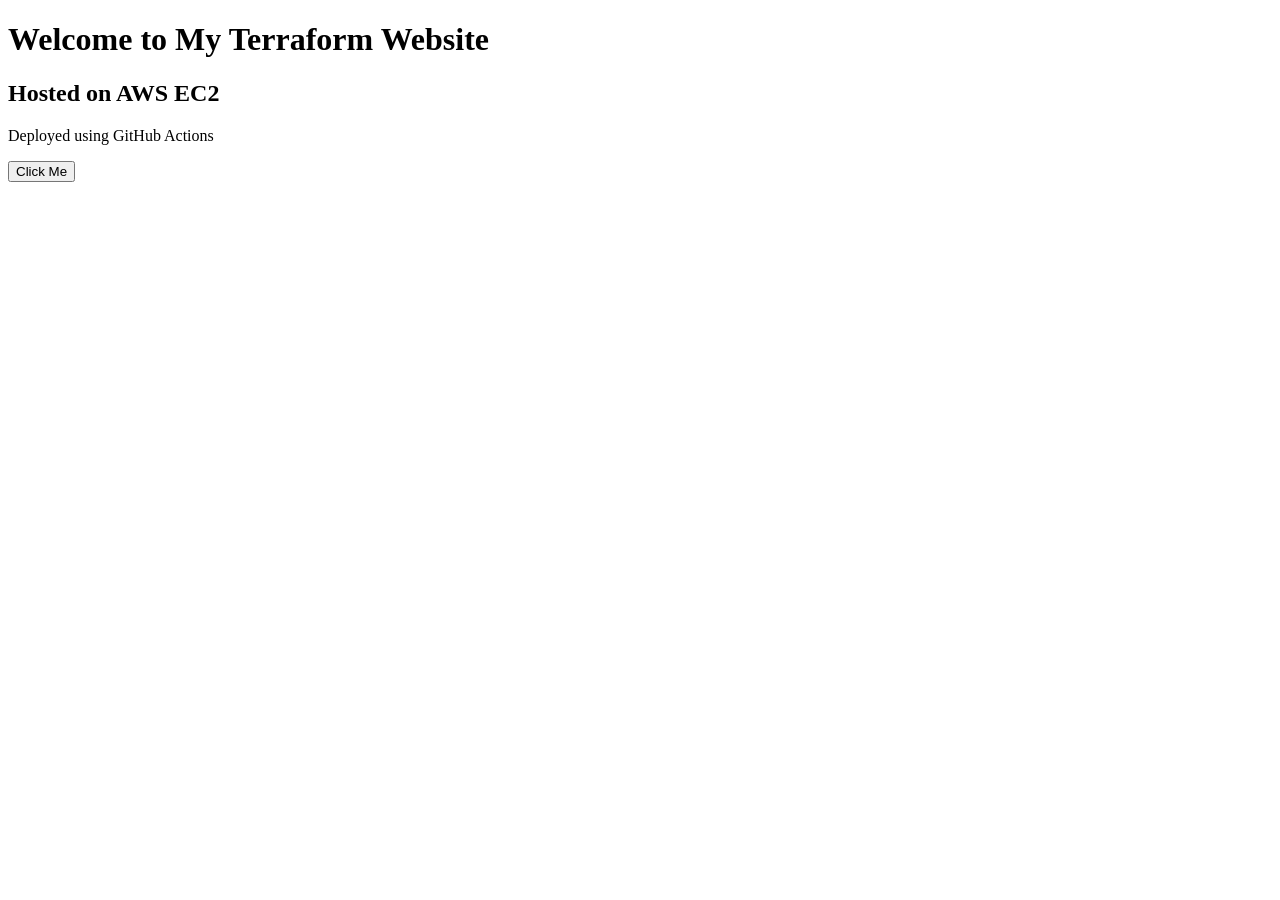
==== website/index.html @ 43387d25 "Create index.html" ====
<!DOCTYPE html>
<html lang="en">
<head>
    <meta charset="UTF-8">
    <meta name="viewport" content="width=device-width, initial-scale=1.0">
    <title>Terraform Website</title>
    <link rel="stylesheet" href="style.css">
</head>
<body>

<div class="container">
    <h1>Welcome to My Terraform Website</h1>
    <h2>Hosted on AWS EC2</h2>
    <p>Deployed using GitHub Actions</p>

    <button onclick="showMessage()">Click Me</button>

    <p id="msg"></p>
</div>

<script src="script.js"></script>

</body>
</html>
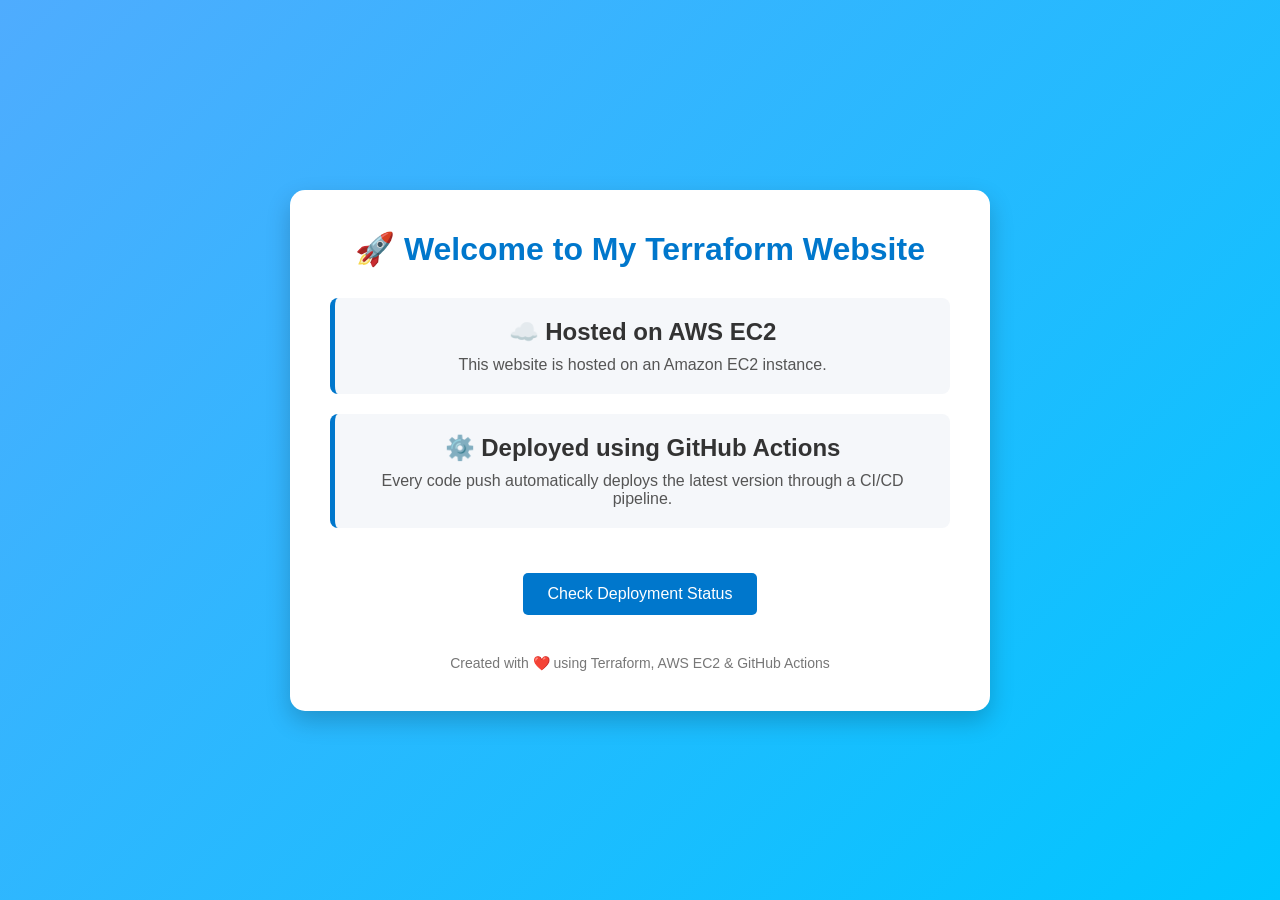
==== commit 7b4f297d: "Add website files" ====
--- a/website/index.html
+++ b/website/index.html
@@ -3,22 +3,34 @@
 <head>
     <meta charset="UTF-8">
     <meta name="viewport" content="width=device-width, initial-scale=1.0">
-    <title>Terraform Website</title>
+    <title>My Terraform Website</title>
     <link rel="stylesheet" href="style.css">
 </head>
 <body>
 
-<div class="container">
-    <h1>Welcome to My Terraform Website</h1>
-    <h2>Hosted on AWS EC2</h2>
-    <p>Deployed using GitHub Actions</p>
+    <div class="container">
+        <h1>🚀 Welcome to My Terraform Website</h1>
 
-    <button onclick="showMessage()">Click Me</button>
+        <div class="card">
+            <h2>☁️ Hosted on AWS EC2</h2>
+            <p>This website is hosted on an Amazon EC2 instance.</p>
+        </div>
 
-    <p id="msg"></p>
-</div>
+        <div class="card">
+            <h2>⚙️ Deployed using GitHub Actions</h2>
+            <p>Every code push automatically deploys the latest version through a CI/CD pipeline.</p>
+        </div>
 
-<script src="script.js"></script>
+        <button onclick="showMessage()">Check Deployment Status</button>
+
+        <p id="message"></p>
+
+        <footer>
+            <p>Created with ❤️ using Terraform, AWS EC2 & GitHub Actions</p>
+        </footer>
+    </div>
+
+    <script src="script.js"></script>
 
 </body>
 </html>
--- a/website/style.css
+++ b/website/style.css
@@ -0,0 +1,75 @@
+* {
+    margin: 0;
+    padding: 0;
+    box-sizing: border-box;
+}
+
+body {
+    font-family: Arial, Helvetica, sans-serif;
+    background: linear-gradient(135deg, #4facfe, #00c6ff);
+    display: flex;
+    justify-content: center;
+    align-items: center;
+    min-height: 100vh;
+}
+
+.container {
+    width: 90%;
+    max-width: 700px;
+    text-align: center;
+    background: white;
+    padding: 40px;
+    border-radius: 15px;
+    box-shadow: 0 10px 25px rgba(0,0,0,0.2);
+}
+
+h1 {
+    color: #0077cc;
+    margin-bottom: 30px;
+}
+
+.card {
+    background: #f5f7fa;
+    border-left: 5px solid #0077cc;
+    padding: 20px;
+    margin: 20px 0;
+    border-radius: 8px;
+}
+
+.card h2 {
+    color: #333;
+    margin-bottom: 10px;
+}
+
+.card p {
+    color: #555;
+}
+
+button {
+    margin-top: 25px;
+    padding: 12px 25px;
+    border: none;
+    border-radius: 5px;
+    background: #0077cc;
+    color: white;
+    font-size: 16px;
+    cursor: pointer;
+    transition: 0.3s;
+}
+
+button:hover {
+    background: #005fa3;
+}
+
+#message {
+    margin-top: 20px;
+    font-size: 18px;
+    color: green;
+    font-weight: bold;
+}
+
+footer {
+    margin-top: 40px;
+    color: #777;
+    font-size: 14px;
+}
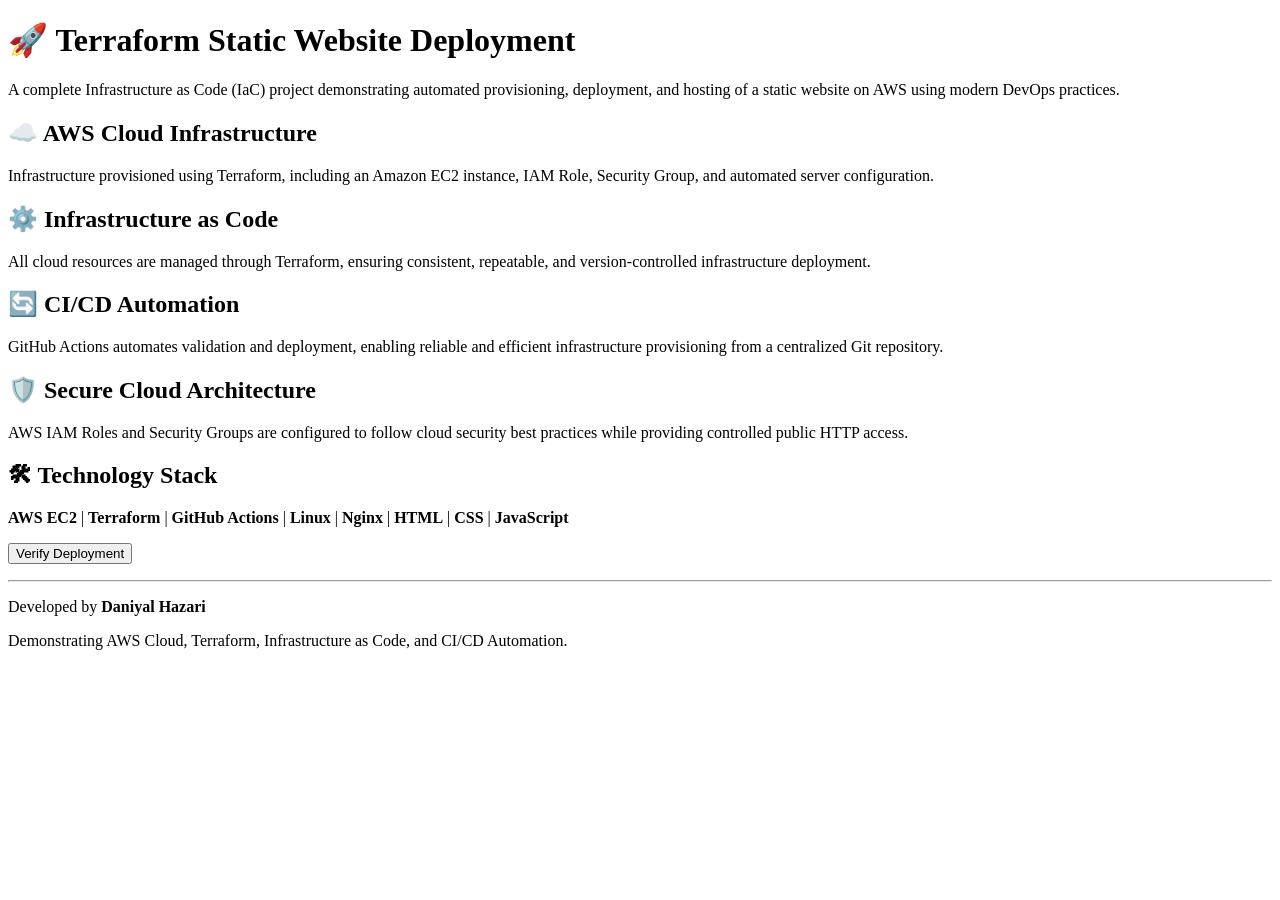
==== commit 7d5172d1: "Enhance website landing page" ====
--- a/website/index.html
+++ b/website/index.html
@@ -3,34 +3,101 @@
 <head>
     <meta charset="UTF-8">
     <meta name="viewport" content="width=device-width, initial-scale=1.0">
-    <title>My Terraform Website</title>
+    <title>Terraform Static Website Deployment</title>
     <link rel="stylesheet" href="style.css">
 </head>
 <body>
 
-    <div class="container">
-        <h1>🚀 Welcome to My Terraform Website</h1>
+<div class="container">
+
+    <div class="hero">
+        <h1>🚀 Terraform Static Website Deployment</h1>
+        <p>
+            A complete Infrastructure as Code (IaC) project demonstrating
+            automated provisioning, deployment, and hosting of a static website
+            on AWS using modern DevOps practices.
+        </p>
+    </div>
+
+    <div class="cards">
 
         <div class="card">
-            <h2>☁️ Hosted on AWS EC2</h2>
-            <p>This website is hosted on an Amazon EC2 instance.</p>
+            <h2>☁️ AWS Cloud Infrastructure</h2>
+            <p>
+                Infrastructure provisioned using Terraform, including an
+                Amazon EC2 instance, IAM Role, Security Group, and automated
+                server configuration.
+            </p>
         </div>
 
         <div class="card">
-            <h2>⚙️ Deployed using GitHub Actions</h2>
-            <p>Every code push automatically deploys the latest version through a CI/CD pipeline.</p>
+            <h2>⚙️ Infrastructure as Code</h2>
+            <p>
+                All cloud resources are managed through Terraform, ensuring
+                consistent, repeatable, and version-controlled infrastructure
+                deployment.
+            </p>
         </div>
 
-        <button onclick="showMessage()">Check Deployment Status</button>
+        <div class="card">
+            <h2>🔄 CI/CD Automation</h2>
+            <p>
+                GitHub Actions automates validation and deployment, enabling
+                reliable and efficient infrastructure provisioning from a
+                centralized Git repository.
+            </p>
+        </div>
+
+        <div class="card">
+            <h2>🛡️ Secure Cloud Architecture</h2>
+            <p>
+                AWS IAM Roles and Security Groups are configured to follow
+                cloud security best practices while providing controlled
+                public HTTP access.
+            </p>
+        </div>
+
+    </div>
+
+    <div class="tech-stack">
+        <h2>🛠 Technology Stack</h2>
+
+        <p>
+            <strong>AWS EC2</strong> |
+            <strong>Terraform</strong> |
+            <strong>GitHub Actions</strong> |
+            <strong>Linux</strong> |
+            <strong>Nginx</strong> |
+            <strong>HTML</strong> |
+            <strong>CSS</strong> |
+            <strong>JavaScript</strong>
+        </p>
+    </div>
+
+    <div class="status-section">
+
+        <button onclick="showMessage()">
+            Verify Deployment
+        </button>
 
         <p id="message"></p>
 
-        <footer>
-            <p>Created with ❤️ using Terraform, AWS EC2 & GitHub Actions</p>
-        </footer>
     </div>
 
-    <script src="script.js"></script>
+    <footer>
+        <hr>
+        <p>
+            Developed by <strong>Daniyal Hazari</strong>
+        </p>
+        <p>
+            Demonstrating AWS Cloud, Terraform, Infrastructure as Code,
+            and CI/CD Automation.
+        </p>
+    </footer>
+
+</div>
+
+<script src="script.js"></script>
 
 </body>
 </html>
